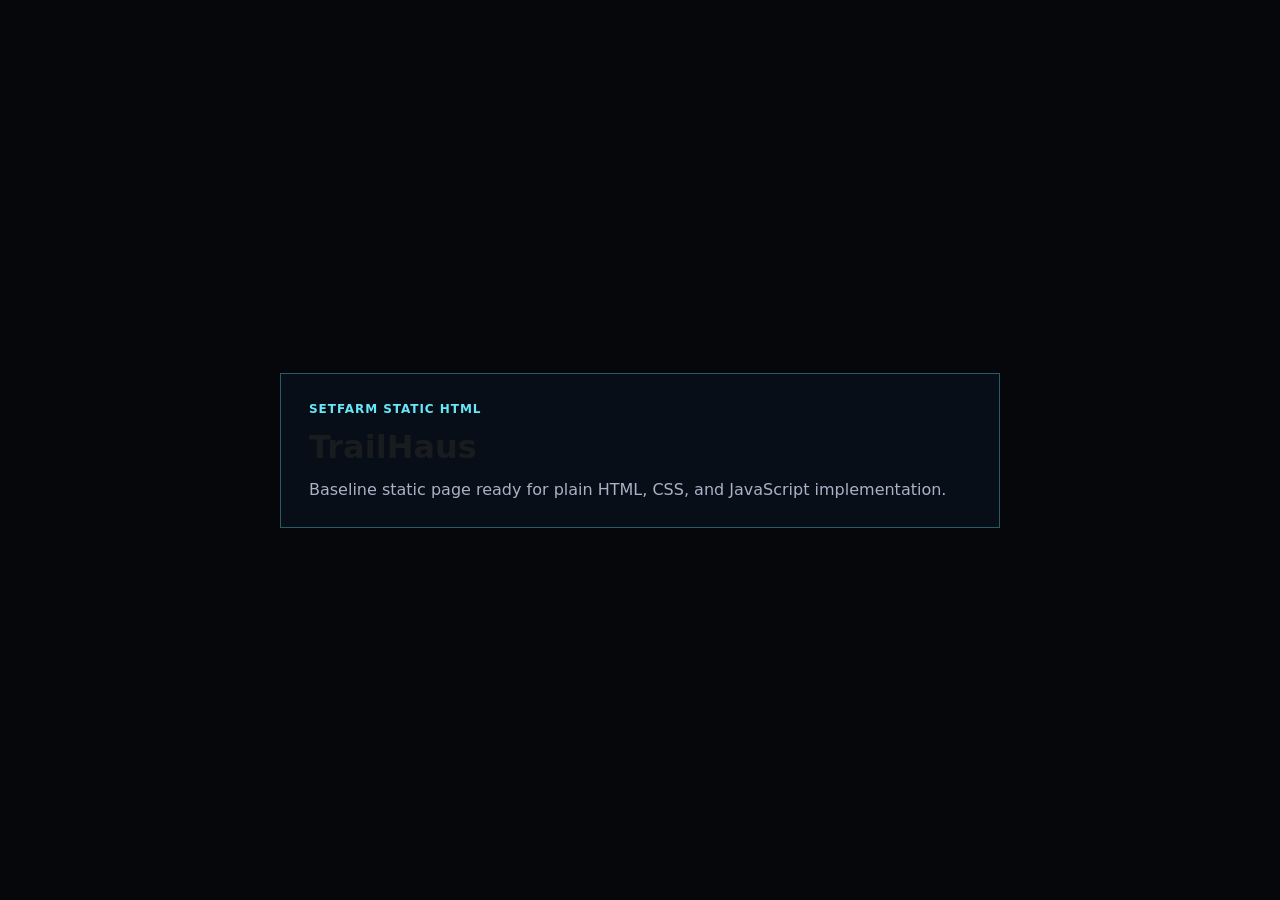
==== index.html @ 30d6ae81 "chore: scaffold static html app" ====
<!doctype html>
<html lang="en">
  <head>
    <meta charset="UTF-8" />
    <meta name="viewport" content="width=device-width, initial-scale=1.0" />
    <title>TrailHaus</title>
    <link rel="stylesheet" href="assets/css/styles.css" />
  </head>
  <body>
    <main data-setfarm-root="baseline" data-testid="setfarm-app-root" class="app-shell">
      <section class="hero">
        <p class="eyebrow">Setfarm Static HTML</p>
        <h1>TrailHaus</h1>
        <p class="summary">Baseline static page ready for plain HTML, CSS, and JavaScript implementation.</p>
      </section>
    </main>
    <script src="assets/js/app.js" defer></script>
    <script src="assets/js/test-bridge.js" defer></script>
  </body>
</html>
---- assets/css/styles.css ----
@import "../../stitch/design-tokens.css";

:root {
  color-scheme: dark;
  font-family: var(--font-family-base, ui-sans-serif, system-ui, -apple-system, BlinkMacSystemFont, "Segoe UI", sans-serif);
  background: var(--color-background, #05070b);
  color: var(--color-on-background, #e5f7ff);
}

* {
  box-sizing: border-box;
}

body {
  margin: 0;
  min-width: 320px;
  min-height: 100vh;
  background: #05070b;
}

.app-shell {
  min-height: 100vh;
  display: grid;
  place-items: center;
  padding: 32px;
}

.hero {
  width: min(720px, 100%);
  border: 1px solid rgba(103, 232, 249, 0.35);
  background: rgba(9, 16, 26, 0.82);
  padding: 28px;
}

.eyebrow {
  margin: 0 0 12px;
  color: #67e8f9;
  font-size: 12px;
  font-weight: 800;
  letter-spacing: 0.08em;
  text-transform: uppercase;
}

h1 {
  margin: 0;
  font-size: 32px;
}

.summary {
  margin: 14px 0 0;
  color: #a8b3c7;
}
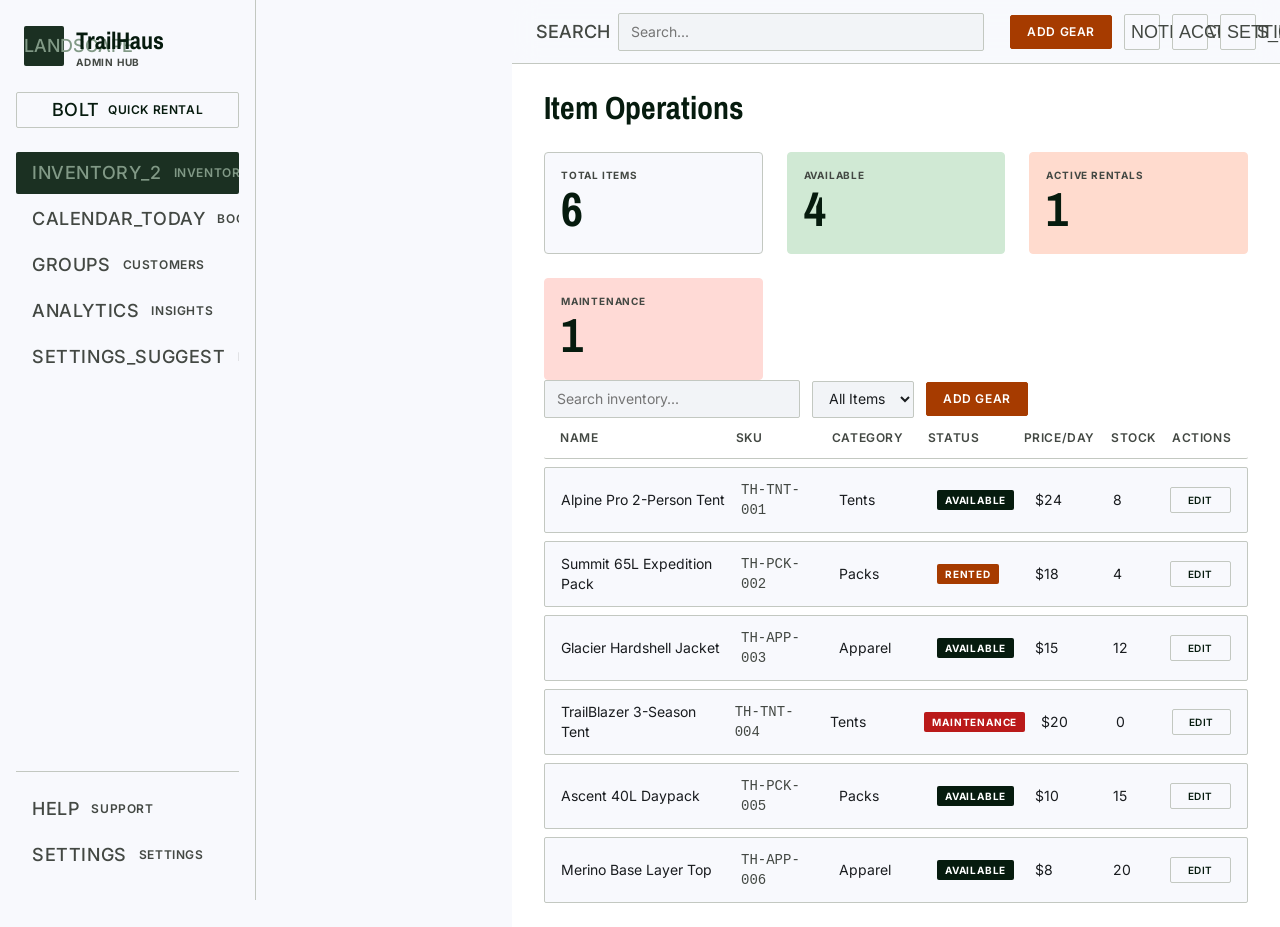
==== commit 4cbd61f7: "feat: US-001 - TrailHaus - app shell, state and persistence" ====
--- a/index.html
+++ b/index.html
@@ -4,16 +4,18 @@
     <meta charset="UTF-8" />
     <meta name="viewport" content="width=device-width, initial-scale=1.0" />
     <title>TrailHaus</title>
+    <link rel="preconnect" href="https://fonts.googleapis.com" />
+    <link rel="preconnect" href="https://fonts.gstatic.com" crossorigin />
+    <link
+      href="https://fonts.googleapis.com/css2?family=Archivo+Narrow:ital,wght@0,400..700;1,400..700&family=Inter:wght@100..900&display=swap"
+      rel="stylesheet"
+    />
     <link rel="stylesheet" href="assets/css/styles.css" />
   </head>
   <body>
-    <main data-setfarm-root="baseline" data-testid="setfarm-app-root" class="app-shell">
-      <section class="hero">
-        <p class="eyebrow">Setfarm Static HTML</p>
-        <h1>TrailHaus</h1>
-        <p class="summary">Baseline static page ready for plain HTML, CSS, and JavaScript implementation.</p>
-      </section>
-    </main>
+    <main data-setfarm-root="baseline" data-testid="setfarm-app-root" class="app-shell"></main>
+    <script src="assets/js/trailhaus.state.js" defer></script>
+    <script src="assets/js/trailhaus.storage.js" defer></script>
     <script src="assets/js/app.js" defer></script>
     <script src="assets/js/test-bridge.js" defer></script>
   </body>
--- a/assets/css/styles.css
+++ b/assets/css/styles.css
@@ -1,10 +1,10 @@
 @import "../../stitch/design-tokens.css";
 
 :root {
-  color-scheme: dark;
-  font-family: var(--font-family-base, ui-sans-serif, system-ui, -apple-system, BlinkMacSystemFont, "Segoe UI", sans-serif);
-  background: var(--color-background, #05070b);
-  color: var(--color-on-background, #e5f7ff);
+  color-scheme: light;
+  font-family: var(--font-body-md, Inter), ui-sans-serif, system-ui, -apple-system, BlinkMacSystemFont, "Segoe UI", sans-serif;
+  background: var(--color-background, #f8f9fd);
+  color: var(--color-on-background, #191c1f);
 }
 
 * {
@@ -15,38 +15,622 @@
   margin: 0;
   min-width: 320px;
   min-height: 100vh;
-  background: #05070b;
+  background: var(--color-background);
+  color: var(--color-on-background);
+  -webkit-font-smoothing: antialiased;
+  -moz-osx-font-smoothing: grayscale;
 }
 
 .app-shell {
   min-height: 100vh;
   display: grid;
+  grid-template-columns: 16rem 1fr;
+  grid-template-rows: 4rem 1fr;
+  grid-template-areas:
+    "side top"
+    "side main";
+}
+
+/* Side navigation */
+.side-nav {
+  grid-area: side;
+  position: fixed;
+  left: 0;
+  top: 0;
+  width: 16rem;
+  height: 100vh;
+  display: flex;
+  flex-direction: column;
+  background: var(--color-surface, #f8f9fd);
+  border-right: 1px solid var(--color-outline-variant, #c3c8c1);
+  padding: 1.5rem 1rem;
+  z-index: 40;
+}
+
+.brand {
+  display: flex;
+  align-items: center;
+  gap: 0.75rem;
+  margin-bottom: 1.5rem;
+  padding: 0 0.5rem;
+}
+
+.brand-logo {
+  width: 2.5rem;
+  height: 2.5rem;
+  display: grid;
   place-items: center;
-  padding: 32px;
-}
-
-.hero {
-  width: min(720px, 100%);
-  border: 1px solid rgba(103, 232, 249, 0.35);
-  background: rgba(9, 16, 26, 0.82);
-  padding: 28px;
-}
-
-.eyebrow {
-  margin: 0 0 12px;
-  color: #67e8f9;
-  font-size: 12px;
-  font-weight: 800;
+  border-radius: var(--radius-DEFAULT, 0.125rem);
+  background: var(--color-primary-container, #1b3022);
+  color: var(--color-on-primary-container, #819986);
+  font-weight: 700;
+  flex-shrink: 0;
+}
+
+.brand-text h1 {
+  margin: 0;
+  font-family: var(--font-headline-md, "Archivo Narrow"), sans-serif;
+  font-size: 1.5rem;
+  line-height: 2rem;
+  font-weight: 700;
+  color: var(--color-primary, #061b0e);
+}
+
+.brand-text p {
+  margin: 0;
+  font-family: var(--font-label-sm, Inter), sans-serif;
+  font-size: 0.625rem;
+  line-height: 0.75rem;
   letter-spacing: 0.08em;
   text-transform: uppercase;
-}
-
-h1 {
+  font-weight: 700;
+  color: var(--color-on-surface-variant, #434843);
+}
+
+.quick-rental {
+  width: 100%;
+  margin-bottom: 1.5rem;
+  justify-content: center;
+}
+
+.nav-scroll {
+  flex: 1 1 auto;
+  overflow-y: auto;
+}
+
+.nav-bottom {
+  margin-top: auto;
+  padding-top: 1rem;
+  border-top: 1px solid var(--color-outline-variant, #c3c8c1);
+}
+
+.nav-list {
+  list-style: none;
   margin: 0;
-  font-size: 32px;
-}
-
-.summary {
-  margin: 14px 0 0;
-  color: #a8b3c7;
-}
+  padding: 0;
+  display: flex;
+  flex-direction: column;
+  gap: 0.25rem;
+}
+
+.nav-link {
+  display: flex;
+  align-items: center;
+  gap: 0.75rem;
+  padding: 0.75rem 1rem;
+  border-radius: var(--radius-DEFAULT, 0.125rem);
+  color: var(--color-on-surface-variant, #434843);
+  text-decoration: none;
+  font-family: var(--font-label-md, Inter), sans-serif;
+  font-size: 0.75rem;
+  line-height: 1rem;
+  letter-spacing: 0.05em;
+  text-transform: uppercase;
+  font-weight: 600;
+  transition: background 0.15s ease, color 0.15s ease;
+}
+
+.nav-link:hover,
+.nav-link.active {
+  background: var(--color-surface-container-high, #e6e8ec);
+  color: var(--color-on-surface, #191c1f);
+}
+
+.nav-link.active {
+  background: var(--color-primary-container, #1b3022);
+  color: var(--color-on-primary-container, #819986);
+}
+
+/* Top bar */
+.top-bar {
+  grid-area: top;
+  position: sticky;
+  top: 0;
+  height: 4rem;
+  display: flex;
+  align-items: center;
+  justify-content: space-between;
+  padding: 0 1.5rem;
+  margin-left: 16rem;
+  background: rgba(248, 249, 253, 0.85);
+  backdrop-filter: blur(12px);
+  border-bottom: 1px solid var(--color-outline-variant, #c3c8c1);
+  z-index: 30;
+}
+
+.top-bar-left {
+  display: flex;
+  align-items: center;
+  gap: 0.5rem;
+  width: 100%;
+  max-width: 28rem;
+  color: var(--color-on-surface-variant, #434843);
+}
+
+.top-search {
+  flex: 1;
+  padding: 0.5rem 0.75rem 0.5rem 0.75rem;
+  border: 1px solid var(--color-outline-variant, #c3c8c1);
+  border-radius: var(--radius-DEFAULT, 0.125rem);
+  background: var(--color-surface-container-low, #f2f4f7);
+  color: var(--color-on-surface, #191c1f);
+  font-family: var(--font-body-sm, Inter), sans-serif;
+  font-size: 0.875rem;
+  line-height: 1.25rem;
+}
+
+.top-search:focus {
+  outline: none;
+  border-color: var(--color-primary, #061b0e);
+  box-shadow: 0 0 0 1px var(--color-primary, #061b0e);
+}
+
+.top-bar-right {
+  display: flex;
+  align-items: center;
+  gap: 0.75rem;
+}
+
+/* Main content */
+.main-content {
+  grid-area: main;
+  margin-left: 16rem;
+  padding: 1.5rem 2rem;
+  min-height: calc(100vh - 4rem);
+  background: var(--color-surface-container-lowest, #ffffff);
+}
+
+.content-header {
+  margin: 0 0 1.5rem 0;
+  font-family: var(--font-headline-lg, "Archivo Narrow"), sans-serif;
+  font-size: 2rem;
+  line-height: 2.5rem;
+  font-weight: 700;
+  color: var(--color-primary, #061b0e);
+}
+
+.content-body {
+  display: flex;
+  flex-direction: column;
+  gap: 1.5rem;
+}
+
+/* Buttons */
+.btn {
+  display: inline-flex;
+  align-items: center;
+  justify-content: center;
+  gap: 0.5rem;
+  padding: 0.5rem 1rem;
+  border: 1px solid transparent;
+  border-radius: var(--radius-DEFAULT, 0.125rem);
+  font-family: var(--font-label-md, Inter), sans-serif;
+  font-size: 0.75rem;
+  line-height: 1rem;
+  letter-spacing: 0.05em;
+  text-transform: uppercase;
+  font-weight: 600;
+  cursor: pointer;
+  transition: background 0.15s ease, opacity 0.15s ease;
+}
+
+.btn-primary {
+  background: var(--color-secondary, #a63b00);
+  color: var(--color-on-secondary, #ffffff);
+  border-color: var(--color-secondary, #a63b00);
+}
+
+.btn-primary:hover {
+  background: #7f2b00;
+  border-color: #7f2b00;
+}
+
+.btn-secondary {
+  background: var(--color-surface, #f8f9fd);
+  color: var(--color-primary, #061b0e);
+  border-color: var(--color-outline-variant, #c3c8c1);
+}
+
+.btn-secondary:hover {
+  background: var(--color-surface-container-high, #e6e8ec);
+}
+
+.btn-outline {
+  background: transparent;
+  color: var(--color-primary, #061b0e);
+  border-color: var(--color-outline-variant, #c3c8c1);
+}
+
+.btn-outline:hover {
+  background: var(--color-surface-container-lowest, #ffffff);
+}
+
+.btn-small {
+  padding: 0.25rem 0.5rem;
+  font-size: 0.625rem;
+}
+
+.icon-btn {
+  display: grid;
+  place-items: center;
+  width: 2.25rem;
+  height: 2.25rem;
+  border: 1px solid var(--color-outline-variant, #c3c8c1);
+  border-radius: var(--radius-DEFAULT, 0.125rem);
+  background: var(--color-surface, #f8f9fd);
+  color: var(--color-on-surface-variant, #434843);
+  cursor: pointer;
+  transition: background 0.15s ease, color 0.15s ease;
+}
+
+.icon-btn:hover {
+  background: var(--color-surface-container-high, #e6e8ec);
+  color: var(--color-on-surface, #191c1f);
+}
+
+.icon-fallback {
+  font-size: 1.125rem;
+  line-height: 1;
+  font-weight: 500;
+  text-transform: uppercase;
+}
+
+/* Metrics */
+.metrics-grid {
+  display: grid;
+  grid-template-columns: repeat(auto-fit, minmax(12rem, 1fr));
+  gap: 1.5rem;
+}
+
+.metric-card {
+  display: flex;
+  flex-direction: column;
+  justify-content: space-between;
+  min-height: 6rem;
+  padding: 1rem;
+  background: var(--color-surface, #f8f9fd);
+  border: 1px solid var(--color-outline-variant, #c3c8c1);
+  border-radius: var(--radius-lg, 0.25rem);
+}
+
+.metric-label {
+  font-family: var(--font-label-sm, Inter), sans-serif;
+  font-size: 0.625rem;
+  line-height: 0.75rem;
+  letter-spacing: 0.08em;
+  text-transform: uppercase;
+  font-weight: 700;
+  color: var(--color-on-surface-variant, #434843);
+}
+
+.metric-value {
+  font-family: var(--font-headline-xl, "Archivo Narrow"), sans-serif;
+  font-size: 3rem;
+  line-height: 3.5rem;
+  font-weight: 700;
+  color: var(--color-primary, #061b0e);
+}
+
+.metric-card.good {
+  border-color: var(--color-primary-fixed, #d0e9d4);
+  background: var(--color-primary-fixed, #d0e9d4);
+}
+
+.metric-card.accent {
+  border-color: var(--color-secondary-fixed, #ffdbce);
+  background: var(--color-secondary-fixed, #ffdbce);
+}
+
+.metric-card.warn {
+  border-color: var(--color-error-container, #ffdad6);
+  background: var(--color-error-container, #ffdad6);
+}
+
+/* Toolbar */
+.toolbar {
+  display: flex;
+  flex-wrap: wrap;
+  align-items: center;
+  gap: 0.75rem;
+}
+
+.search-input,
+.select-input {
+  padding: 0.5rem 0.75rem;
+  border: 1px solid var(--color-outline-variant, #c3c8c1);
+  border-radius: var(--radius-DEFAULT, 0.125rem);
+  background: var(--color-surface-container-low, #f2f4f7);
+  color: var(--color-on-surface, #191c1f);
+  font-family: var(--font-body-sm, Inter), sans-serif;
+  font-size: 0.875rem;
+  line-height: 1.25rem;
+}
+
+.search-input {
+  min-width: 16rem;
+}
+
+.search-input:focus,
+.select-input:focus {
+  outline: none;
+  border-color: var(--color-primary, #061b0e);
+  box-shadow: 0 0 0 1px var(--color-primary, #061b0e);
+}
+
+/* Item list */
+.item-list {
+  display: flex;
+  flex-direction: column;
+  gap: 0.5rem;
+}
+
+.item-row {
+  display: grid;
+  grid-template-columns: 2fr 1fr 1fr 1fr 0.75fr 0.5fr 0.75fr;
+  align-items: center;
+  gap: 1rem;
+  padding: 0.75rem 1rem;
+  background: var(--color-surface, #f8f9fd);
+  border: 1px solid var(--color-outline-variant, #c3c8c1);
+  border-radius: var(--radius-DEFAULT, 0.125rem);
+  font-family: var(--font-body-sm, Inter), sans-serif;
+  font-size: 0.875rem;
+  line-height: 1.25rem;
+}
+
+.item-header {
+  background: transparent;
+  border: none;
+  border-bottom: 1px solid var(--color-outline-variant, #c3c8c1);
+  font-family: var(--font-label-md, Inter), sans-serif;
+  font-size: 0.75rem;
+  line-height: 1rem;
+  letter-spacing: 0.05em;
+  text-transform: uppercase;
+  font-weight: 600;
+  color: var(--color-on-surface-variant, #434843);
+}
+
+.sku {
+  font-family: ui-monospace, SFMono-Regular, Menlo, Monaco, Consolas, monospace;
+  color: var(--color-on-surface-variant, #434843);
+}
+
+.status-badge {
+  display: inline-flex;
+  padding: 0.25rem 0.5rem;
+  border-radius: var(--radius-DEFAULT, 0.125rem);
+  font-family: var(--font-label-sm, Inter), sans-serif;
+  font-size: 0.625rem;
+  line-height: 0.75rem;
+  letter-spacing: 0.08em;
+  text-transform: uppercase;
+  font-weight: 700;
+  width: max-content;
+}
+
+.status-available {
+  background: var(--color-primary, #061b0e);
+  color: var(--color-on-primary, #ffffff);
+}
+
+.status-rented {
+  background: var(--color-secondary, #a63b00);
+  color: var(--color-on-secondary, #ffffff);
+}
+
+.status-maintenance {
+  background: var(--color-error, #ba1a1a);
+  color: var(--color-on-error, #ffffff);
+}
+
+/* Activity list */
+.section-title {
+  margin: 0;
+  font-family: var(--font-headline-md, "Archivo Narrow"), sans-serif;
+  font-size: 1.5rem;
+  line-height: 2rem;
+  font-weight: 600;
+  color: var(--color-primary, #061b0e);
+}
+
+.activity-list {
+  display: flex;
+  flex-direction: column;
+  gap: 0.5rem;
+}
+
+.activity-row {
+  display: grid;
+  grid-template-columns: 6rem 1fr 10rem;
+  align-items: center;
+  gap: 1rem;
+  padding: 0.75rem 1rem;
+  background: var(--color-surface, #f8f9fd);
+  border: 1px solid var(--color-outline-variant, #c3c8c1);
+  border-radius: var(--radius-DEFAULT, 0.125rem);
+  font-family: var(--font-body-sm, Inter), sans-serif;
+  font-size: 0.875rem;
+  line-height: 1.25rem;
+}
+
+.activity-type {
+  font-family: var(--font-label-sm, Inter), sans-serif;
+  font-size: 0.625rem;
+  line-height: 0.75rem;
+  letter-spacing: 0.08em;
+  text-transform: uppercase;
+  font-weight: 700;
+  color: var(--color-on-surface-variant, #434843);
+}
+
+.activity-time {
+  text-align: right;
+  color: var(--color-on-surface-variant, #434843);
+}
+
+/* Settings form */
+.preferences-form {
+  max-width: 40rem;
+  display: flex;
+  flex-direction: column;
+  gap: 1.25rem;
+  padding: 1.5rem;
+  background: var(--color-surface, #f8f9fd);
+  border: 1px solid var(--color-outline-variant, #c3c8c1);
+  border-radius: var(--radius-lg, 0.25rem);
+}
+
+.form-group {
+  display: flex;
+  flex-direction: column;
+  gap: 0.5rem;
+}
+
+.form-group > label:first-child {
+  font-family: var(--font-label-md, Inter), sans-serif;
+  font-size: 0.75rem;
+  line-height: 1rem;
+  letter-spacing: 0.05em;
+  text-transform: uppercase;
+  font-weight: 600;
+  color: var(--color-on-surface-variant, #434843);
+}
+
+.radio-label {
+  display: inline-flex;
+  align-items: center;
+  gap: 0.5rem;
+  padding: 0.5rem 0.75rem;
+  border: 1px solid var(--color-outline-variant, #c3c8c1);
+  border-radius: var(--radius-DEFAULT, 0.125rem);
+  cursor: pointer;
+  transition: background 0.15s ease;
+}
+
+.radio-label:hover {
+  background: var(--color-surface-container-low, #f2f4f7);
+}
+
+.radio-label input[type="radio"] {
+  accent-color: var(--color-primary, #061b0e);
+}
+
+.checkbox-group {
+  flex-direction: row;
+  align-items: center;
+  gap: 0.75rem;
+}
+
+.checkbox-group label {
+  font-family: var(--font-body-md, Inter), sans-serif;
+  font-size: 1rem;
+  line-height: 1.5rem;
+  text-transform: none;
+  letter-spacing: normal;
+  font-weight: 400;
+  color: var(--color-on-surface, #191c1f);
+}
+
+.form-actions {
+  display: flex;
+  gap: 0.75rem;
+  margin-top: 0.5rem;
+}
+
+.banner-confirmation {
+  padding: 0.75rem 1rem;
+  background: var(--color-primary-fixed, #d0e9d4);
+  color: var(--color-on-primary-fixed, #0b2013);
+  border: 1px solid var(--color-primary-fixed-dim, #b4cdb8);
+  border-radius: var(--radius-DEFAULT, 0.125rem);
+  font-family: var(--font-body-sm, Inter), sans-serif;
+  font-size: 0.875rem;
+  line-height: 1.25rem;
+}
+
+/* Empty state */
+.empty-state {
+  padding: 2rem;
+  text-align: center;
+  color: var(--color-on-surface-variant, #434843);
+  background: var(--color-surface, #f8f9fd);
+  border: 1px dashed var(--color-outline-variant, #c3c8c1);
+  border-radius: var(--radius-lg, 0.25rem);
+}
+
+/* Placeholder views */
+.view-placeholder .section-title {
+  margin-bottom: 0.75rem;
+}
+
+/* Responsive */
+@media (max-width: 768px) {
+  .app-shell {
+    grid-template-columns: 1fr;
+    grid-template-rows: auto auto 1fr;
+    grid-template-areas:
+      "top"
+      "side"
+      "main";
+  }
+
+  .side-nav {
+    position: relative;
+    width: 100%;
+    height: auto;
+    flex-direction: row;
+    flex-wrap: wrap;
+    padding: 1rem;
+  }
+
+  .top-bar,
+  .main-content {
+    margin-left: 0;
+  }
+
+  .nav-scroll,
+  .nav-bottom {
+    width: 100%;
+  }
+
+  .nav-bottom {
+    margin-top: 0.5rem;
+    padding-top: 0.5rem;
+  }
+
+  .brand,
+  .quick-rental {
+    width: auto;
+    margin-bottom: 0;
+  }
+
+  .nav-list {
+    flex-direction: row;
+    flex-wrap: wrap;
+  }
+
+  .item-row {
+    grid-template-columns: 1fr;
+  }
+}
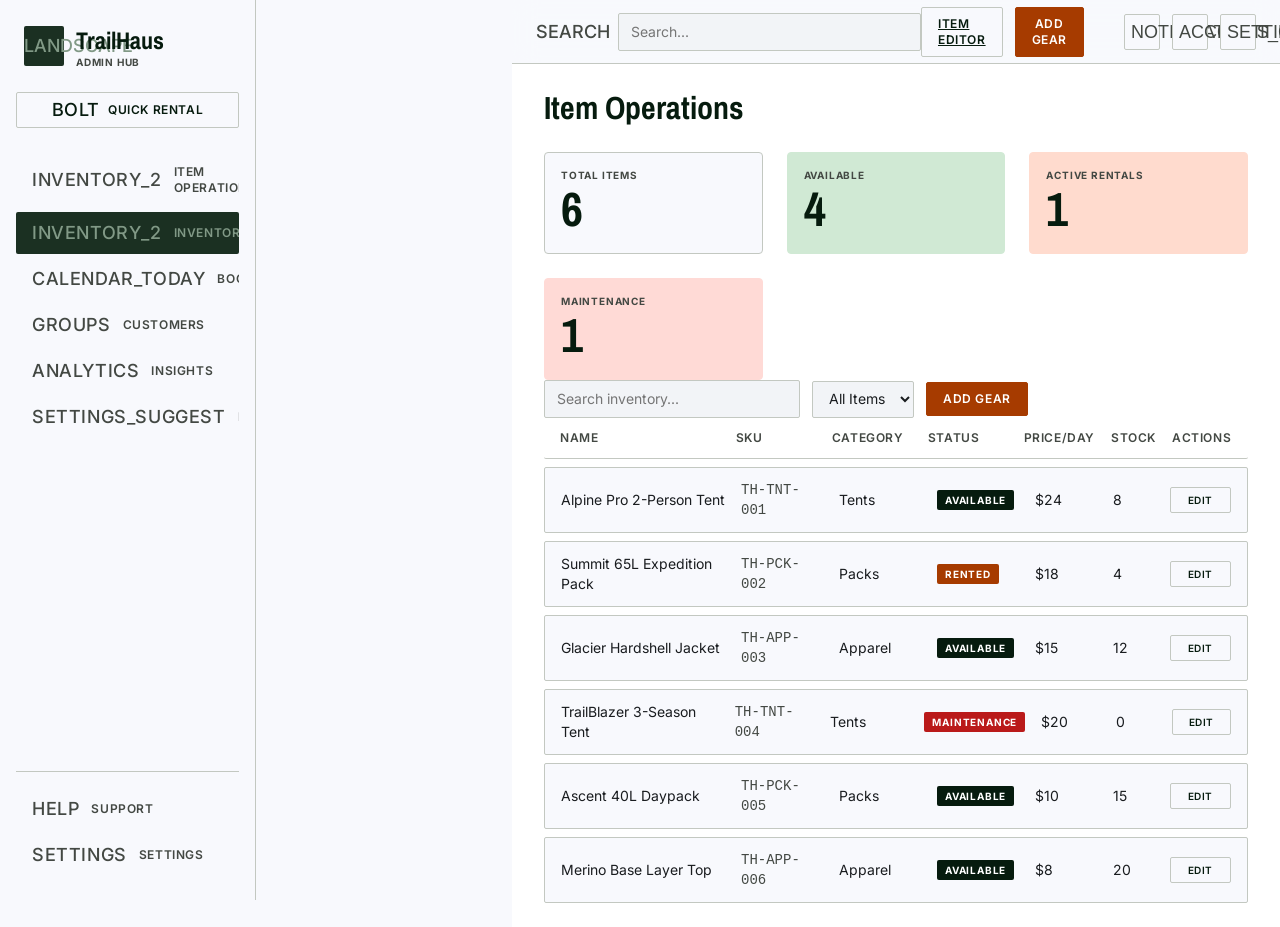
==== commit 87d2fcc5: "feat: US-002 - TrailHaus - Item Operations - TrailHaus and Item Editor - TrailHaus screens" ====
--- a/index.html
+++ b/index.html
@@ -16,7 +16,58 @@
     <main data-setfarm-root="baseline" data-testid="setfarm-app-root" class="app-shell"></main>
     <script src="assets/js/trailhaus.state.js" defer></script>
     <script src="assets/js/trailhaus.storage.js" defer></script>
+    <script src="assets/js/us-002/act_search_records.js" defer></script>
+    <script src="assets/js/us-002/act_create_record.js" defer></script>
+    <script src="assets/js/us-002/act_select_record.js" defer></script>
+    <script src="assets/js/us-002/act_retry_load.js" defer></script>
     <script src="assets/js/app.js" defer></script>
     <script src="assets/js/test-bridge.js" defer></script>
+    <script defer>
+      (function () {
+        'use strict';
+
+        function addRouteLinks() {
+          var sideNav = document.querySelector('.side-nav');
+          if (sideNav && !sideNav.querySelector('[data-us-002-route="item-operations"]')) {
+            var opsLink = document.createElement('a');
+            opsLink.href = 'item-operations-trailhaus.html';
+            opsLink.className = 'nav-link';
+            opsLink.setAttribute('data-us-002-route', 'item-operations');
+            opsLink.setAttribute('data-testid', 'nav-item-operations');
+            opsLink.innerHTML = '<span class="icon-fallback">inventory_2</span><span>Item Operations</span>';
+            var list = sideNav.querySelector('.nav-list');
+            if (list) {
+              var li = document.createElement('li');
+              li.appendChild(opsLink);
+              list.insertBefore(li, list.firstChild);
+            }
+          }
+
+          var topBarRight = document.querySelector('.top-bar-right');
+          if (topBarRight && !topBarRight.querySelector('[data-us-002-route="item-editor"]')) {
+            var editorLink = document.createElement('a');
+            editorLink.href = 'item-editor-trailhaus.html';
+            editorLink.className = 'btn btn-secondary';
+            editorLink.setAttribute('data-us-002-route', 'item-editor');
+            editorLink.setAttribute('data-testid', 'top-item-editor-link');
+            editorLink.textContent = 'Item Editor';
+            topBarRight.insertBefore(editorLink, topBarRight.firstChild);
+          }
+        }
+
+        function tryWire() {
+          addRouteLinks();
+          if (!document.querySelector('[data-us-002-route]')) {
+            setTimeout(tryWire, 50);
+          }
+        }
+
+        if (document.readyState === 'loading') {
+          document.addEventListener('DOMContentLoaded', tryWire);
+        } else {
+          tryWire();
+        }
+      })();
+    </script>
   </body>
 </html>
--- a/assets/css/styles.css
+++ b/assets/css/styles.css
@@ -567,6 +567,75 @@
   font-family: var(--font-body-sm, Inter), sans-serif;
   font-size: 0.875rem;
   line-height: 1.25rem;
+}
+
+.storage-status {
+  display: inline-flex;
+  align-items: center;
+  padding: 0.25rem 0.5rem;
+  border-radius: var(--radius-DEFAULT, 0.125rem);
+  font-family: var(--font-label-sm, Inter), sans-serif;
+  font-size: 0.625rem;
+  line-height: 0.75rem;
+  letter-spacing: 0.08em;
+  text-transform: uppercase;
+  font-weight: 700;
+  min-height: 1.25rem;
+  color: var(--color-on-surface-variant, #434843);
+  background: transparent;
+  transition: background 0.15s ease, color 0.15s ease;
+}
+
+.status-info {
+  background: var(--color-surface-container-high, #e6e8ec);
+  color: var(--color-on-surface, #191c1f);
+}
+
+.status-success {
+  background: var(--color-primary-fixed, #d0e9d4);
+  color: var(--color-on-primary-fixed, #0b2013);
+}
+
+.status-warn {
+  background: var(--color-secondary-fixed, #ffdbce);
+  color: var(--color-on-secondary-fixed, #410000);
+}
+
+.status-error {
+  background: var(--color-error-container, #ffdad6);
+  color: var(--color-on-error-container, #410002);
+}
+
+.banner-storage-feedback {
+  padding: 0.75rem 1rem;
+  border-radius: var(--radius-DEFAULT, 0.125rem);
+  font-family: var(--font-body-sm, Inter), sans-serif;
+  font-size: 0.875rem;
+  line-height: 1.25rem;
+}
+
+.banner-storage-info {
+  background: var(--color-surface-container-high, #e6e8ec);
+  color: var(--color-on-surface, #191c1f);
+  border: 1px solid var(--color-outline-variant, #c3c8c1);
+}
+
+.banner-storage-success {
+  background: var(--color-primary-fixed, #d0e9d4);
+  color: var(--color-on-primary-fixed, #0b2013);
+  border: 1px solid var(--color-primary-fixed-dim, #b4cdb8);
+}
+
+.banner-storage-warn {
+  background: var(--color-secondary-fixed, #ffdbce);
+  color: var(--color-on-secondary-fixed, #410000);
+  border: 1px solid var(--color-outline-variant, #c3c8c1);
+}
+
+.banner-storage-error {
+  background: var(--color-error-container, #ffdad6);
+  color: var(--color-on-error-container, #410002);
+  border: 1px solid var(--color-error, #ba1a1a);
 }
 
 /* Empty state */
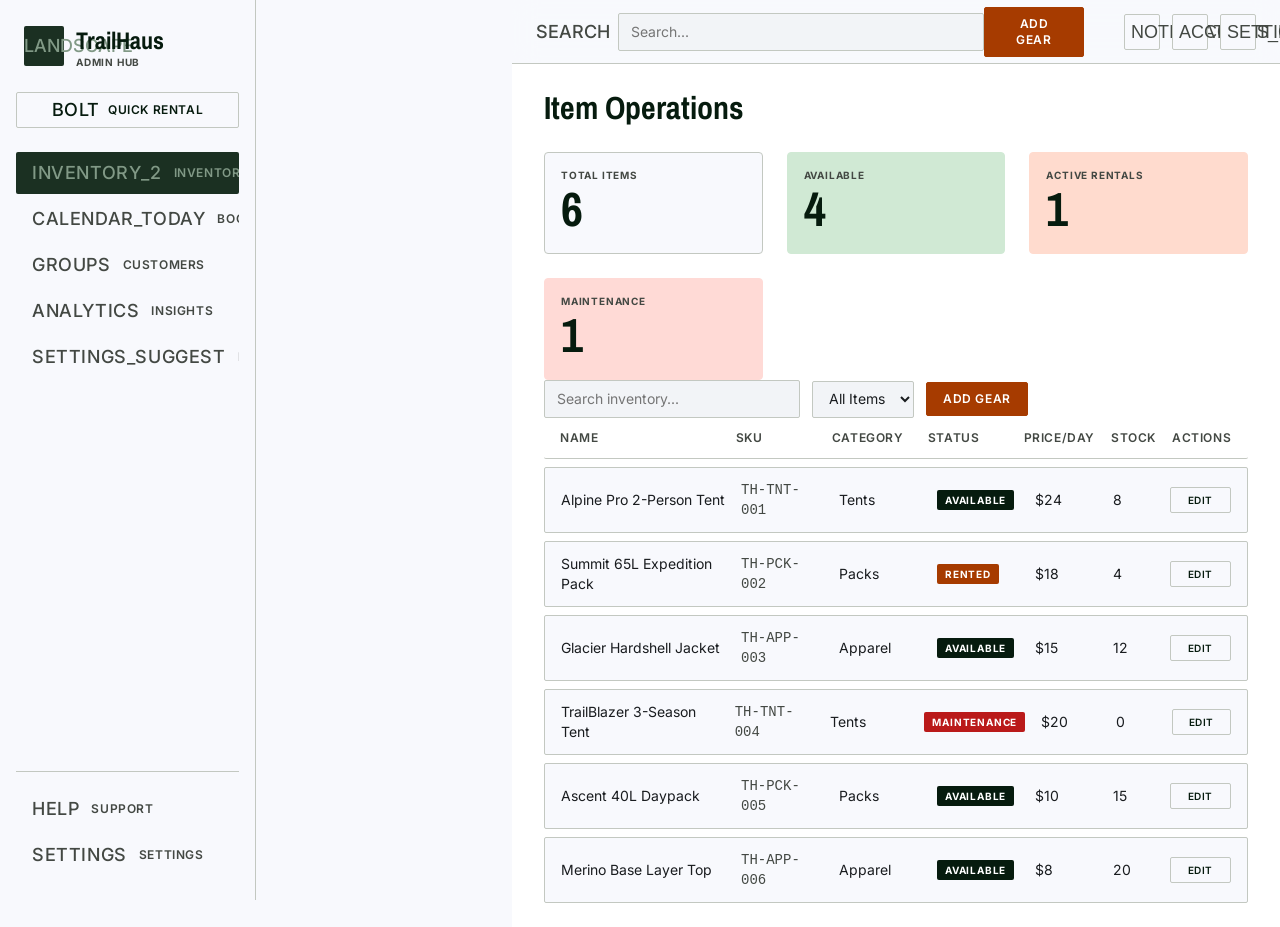
==== commit bcf51038: "feat: US-003 - TrailHaus - Insights - TrailHaus screen" ====
--- a/index.html
+++ b/index.html
@@ -16,58 +16,7 @@
     <main data-setfarm-root="baseline" data-testid="setfarm-app-root" class="app-shell"></main>
     <script src="assets/js/trailhaus.state.js" defer></script>
     <script src="assets/js/trailhaus.storage.js" defer></script>
-    <script src="assets/js/us-002/act_search_records.js" defer></script>
-    <script src="assets/js/us-002/act_create_record.js" defer></script>
-    <script src="assets/js/us-002/act_select_record.js" defer></script>
-    <script src="assets/js/us-002/act_retry_load.js" defer></script>
     <script src="assets/js/app.js" defer></script>
     <script src="assets/js/test-bridge.js" defer></script>
-    <script defer>
-      (function () {
-        'use strict';
-
-        function addRouteLinks() {
-          var sideNav = document.querySelector('.side-nav');
-          if (sideNav && !sideNav.querySelector('[data-us-002-route="item-operations"]')) {
-            var opsLink = document.createElement('a');
-            opsLink.href = 'item-operations-trailhaus.html';
-            opsLink.className = 'nav-link';
-            opsLink.setAttribute('data-us-002-route', 'item-operations');
-            opsLink.setAttribute('data-testid', 'nav-item-operations');
-            opsLink.innerHTML = '<span class="icon-fallback">inventory_2</span><span>Item Operations</span>';
-            var list = sideNav.querySelector('.nav-list');
-            if (list) {
-              var li = document.createElement('li');
-              li.appendChild(opsLink);
-              list.insertBefore(li, list.firstChild);
-            }
-          }
-
-          var topBarRight = document.querySelector('.top-bar-right');
-          if (topBarRight && !topBarRight.querySelector('[data-us-002-route="item-editor"]')) {
-            var editorLink = document.createElement('a');
-            editorLink.href = 'item-editor-trailhaus.html';
-            editorLink.className = 'btn btn-secondary';
-            editorLink.setAttribute('data-us-002-route', 'item-editor');
-            editorLink.setAttribute('data-testid', 'top-item-editor-link');
-            editorLink.textContent = 'Item Editor';
-            topBarRight.insertBefore(editorLink, topBarRight.firstChild);
-          }
-        }
-
-        function tryWire() {
-          addRouteLinks();
-          if (!document.querySelector('[data-us-002-route]')) {
-            setTimeout(tryWire, 50);
-          }
-        }
-
-        if (document.readyState === 'loading') {
-          document.addEventListener('DOMContentLoaded', tryWire);
-        } else {
-          tryWire();
-        }
-      })();
-    </script>
   </body>
 </html>
